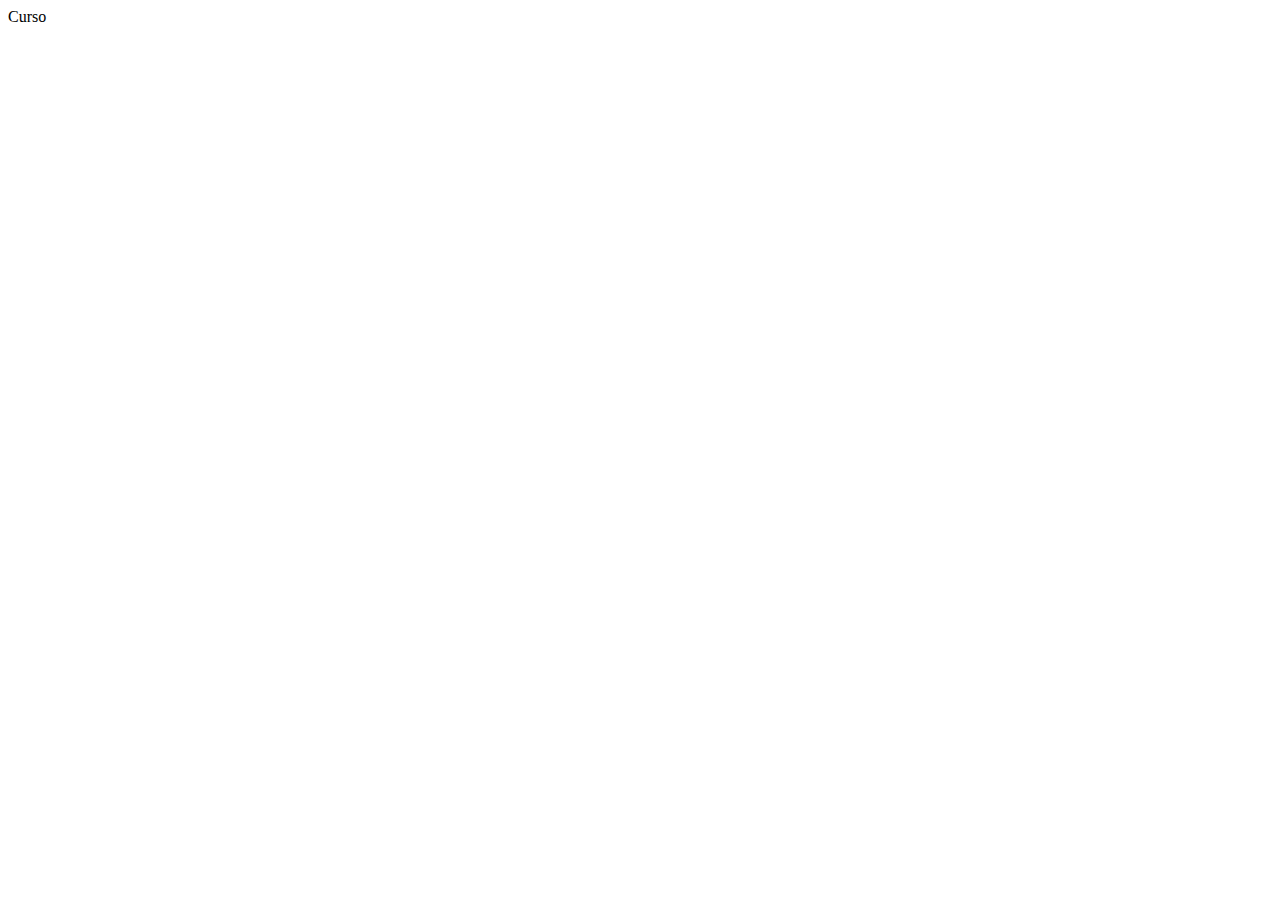
==== index.html @ 2d81333f "inciando citio" ====
<!DOCTYPE html>
<html lang="en">
<head>
    <meta charset="UTF-8">
    <meta name="viewport" content="width=device-width, initial-scale=1.0">
    <title>Document</title>
</head>
<body>
    Curso
</body>
</html>
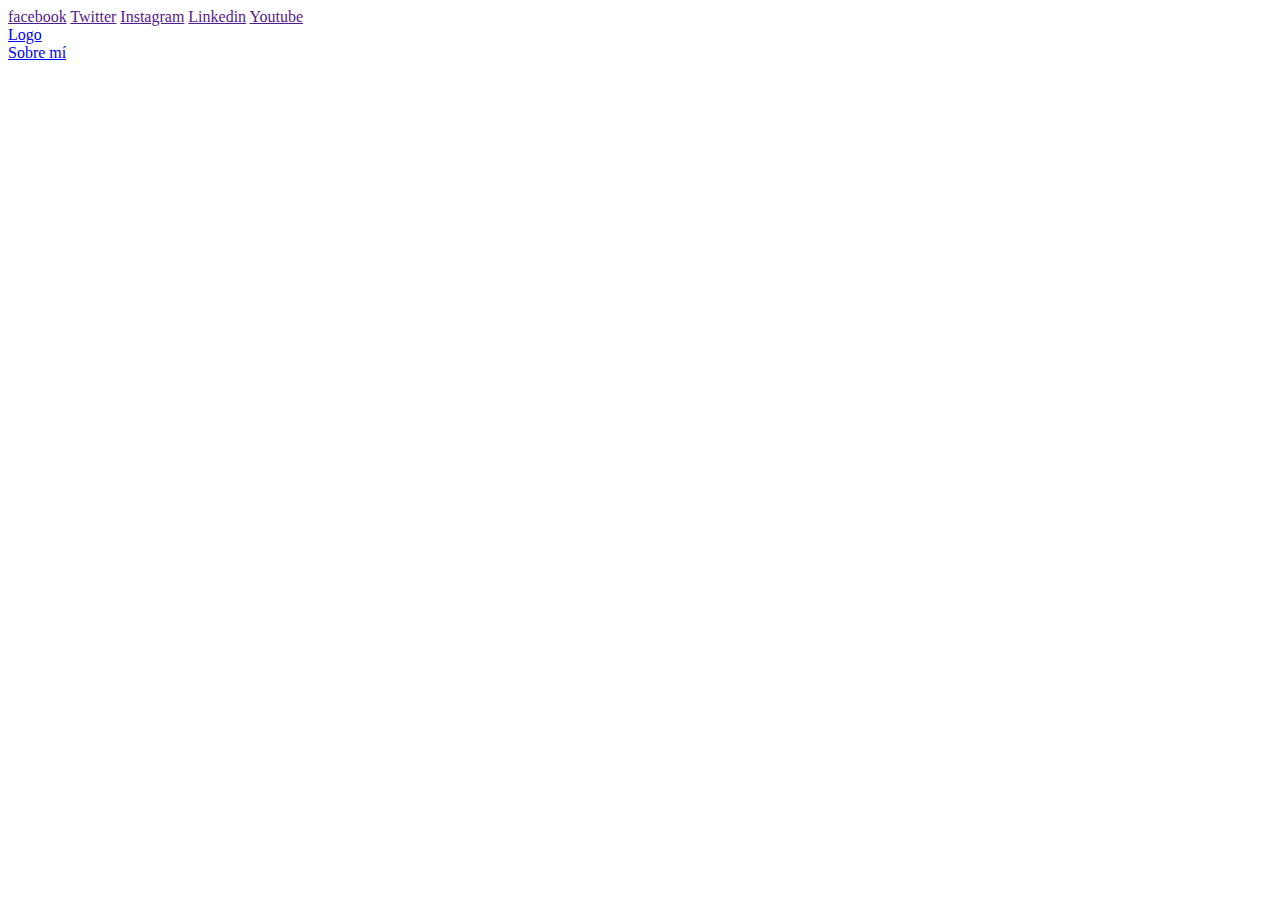
==== commit fb2e65b6: "Maqueteando el header" ====
--- a/index.html
+++ b/index.html
@@ -3,9 +3,31 @@
 <head>
     <meta charset="UTF-8">
     <meta name="viewport" content="width=device-width, initial-scale=1.0">
-    <title>Document</title>
+    <title>Mi Blog</title>
+    <link rel="stylesheet" href="./css/main.css">
 </head>
 <body>
-    Curso
+    <header>
+        <section>
+
+        </section>
+        <div>
+            <a href="">facebook</a>
+            <a href="">Twitter</a>
+            <a href="">Instagram</a>
+            <a href="">Linkedin</a>
+            <a href="">Youtube</a>
+        </div>
+        <section>
+            <section>
+                <a href="#">Logo</a>
+            </section>
+            <section>
+                <a href="perfil.html">
+                    Sobre mí
+                </a>
+            </section>
+        </section>
+    </header>
 </body>
 </html>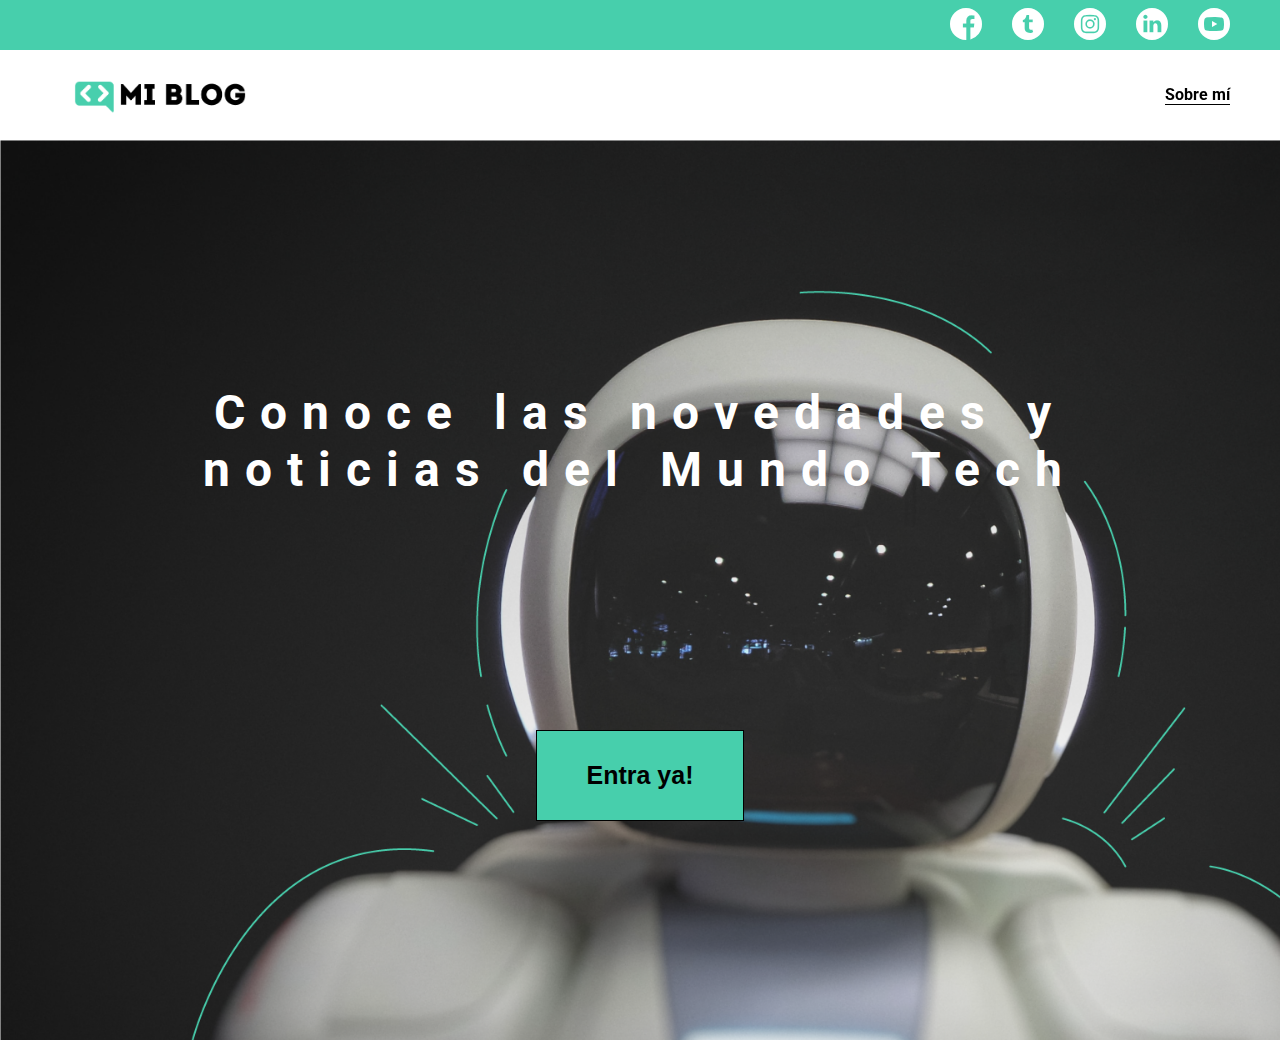
==== commit 0e2e493e: "Buld my home blog" ====
--- a/index.html
+++ b/index.html
@@ -5,29 +5,41 @@
     <meta name="viewport" content="width=device-width, initial-scale=1.0">
     <title>Mi Blog</title>
     <link rel="stylesheet" href="./css/main.css">
+    <link rel="stylesheet" href="./css/font/flaticon.css">
+    <link href="https://fonts.googleapis.com/css2?family=Roboto&family=Roboto+Mono&family=Roboto+Slab:wght@400;700&display=swap" rel="stylesheet">
 </head>
 <body>
     <header>
-        <section>
-
+        <section class="header-icons-container">
+            <div class="icons">
+                <a href=""><span class="flaticon-001-facebook"></span></a>
+                <a href=""><span class="flaticon-002-twitter"></span></a>
+                <a href=""><span class="flaticon-011-instagram"></span></a>
+                <a href=""><span class="flaticon-010-linkedin"></span></a>
+                <a href=""><span class="flaticon-008-youtube"></span></a>
+            </div>
         </section>
-        <div>
-            <a href="">facebook</a>
-            <a href="">Twitter</a>
-            <a href="">Instagram</a>
-            <a href="">Linkedin</a>
-            <a href="">Youtube</a>
-        </div>
-        <section>
+           
+      
+        <nav class="nav-logo-container">
             <section>
-                <a href="#">Logo</a>
+                <a href="#"><img src="./assets/img/Logo-negro.png" alt="Logo de mi blog"></a>
             </section>
-            <section>
+            <section class="profile-link">
                 <a href="perfil.html">
                     Sobre mí
                 </a>
             </section>
-        </section>
+        </nav>
     </header>
+    <section class="hero">
+        <div class="cover">
+
+        </div>
+        <div class="hero-title">
+            <h1>Conoce las novedades y noticias del Mundo Tech</h1>
+            <button> Entra ya! </button>
+        </div>
+    </section>
 </body>
 </html>--- a/css/main.css
+++ b/css/main.css
@@ -0,0 +1,105 @@
+:root{
+    --principal: #47cfac;
+}
+body{
+    margin: 0;
+    padding: 0;
+    position: fixed;
+    top: 0;
+    bottom: 0;
+    left: 0;
+    right: 0;
+    font-family: 'Roboto', sans-serif;
+}
+a{
+    text-decoration: none;
+    display: inline;
+    color: black;
+}
+header{
+    width: 100%;
+    height: 140px;
+    display: grid;
+    grid-template-rows: 1fr 1fr;
+}
+.header-icons-container{
+    width: 100%;
+    height: 50px;
+    display: grid;
+    background-color: var(--principal);
+}
+.header-icons-container .icons{
+    width: 300px;
+    height: auto;
+    display: flex;
+    justify-items: flex-end;
+    align-items: center;
+    justify-content: space-between;
+    justify-self: flex-end;
+    margin-right: 50px;
+}
+header .icons span{
+    color: white;
+    font-size: 2rem;
+}
+nav{
+    display: grid;
+    grid-template-columns: 1fr 1fr;
+    height: 90px;
+}
+.nav-logo-container{
+    margin-left: 50px;
+}
+.nav-logo-container img{
+    width: 220px;
+    margin-top: 10px;
+}
+.profile-link{
+    display: flex;
+    align-items: center;
+    justify-content: flex-end;
+    margin-right: 50px;
+    font-weight: 700;
+}
+.profile-link a{
+    color: black;
+    border-bottom: 1px solid black;
+}
+.hero{
+    position: relative;
+;
+}
+.cover{
+    width: 100vw;
+    height: 100vh;
+    background: url('../assets/img/Cover.png');
+    background-size: cover;
+    background-repeat: no-repeat;
+    position: relative;
+}
+.hero-title{
+    width: 1000px;
+    right: 0;
+    left: 0;
+    bottom: 0;
+    top: 212px;
+    margin: 0 auto;
+    position: absolute;
+    z-index: 2;
+    text-align: center;
+   
+}
+.hero-title h1{
+    color: white;
+    font-size: 3rem;
+    letter-spacing: 15px;
+}
+.hero-title button{
+    color: black;
+    font-weight: 700;
+    margin-top: 200px;
+    padding: 30px 50px;
+    background-color: var(--principal);
+    border: 1px solid black;
+    font-size: 25px;
+}--- a/css/font/flaticon.css
+++ b/css/font/flaticon.css
@@ -0,0 +1,46 @@
+	/*
+  	Flaticon icon font: Flaticon
+  	Creation date: 20/12/2018 09:27
+  	*/
+
+@font-face {
+  font-family: "Flaticon";
+  src: url("./Flaticon.eot");
+  src: url("./Flaticon.eot?#iefix") format("embedded-opentype"),
+       url("./Flaticon.woff") format("woff"),
+       url("./Flaticon.ttf") format("truetype"),
+       url("./Flaticon.svg#Flaticon") format("svg");
+  font-weight: normal;
+  font-style: normal;
+}
+
+@media screen and (-webkit-min-device-pixel-ratio:0) {
+  @font-face {
+    font-family: "Flaticon";
+    src: url("./Flaticon.svg#Flaticon") format("svg");
+  }
+}
+
+[class^="flaticon-"]:before, [class*=" flaticon-"]:before,
+[class^="flaticon-"]:after, [class*=" flaticon-"]:after {   
+  font-family: Flaticon;
+        font-size: 2rem;
+font-style: normal;
+margin-left: 20px;
+}
+
+.flaticon-001-facebook:before { content: "\f100"; }
+.flaticon-002-twitter:before { content: "\f101"; }
+.flaticon-003-whatsapp:before { content: "\f102"; }
+.flaticon-004-groupme:before { content: "\f103"; }
+.flaticon-005-kik:before { content: "\f104"; }
+.flaticon-006-skype:before { content: "\f105"; }
+.flaticon-007-periscope:before { content: "\f106"; }
+.flaticon-008-youtube:before { content: "\f107"; }
+.flaticon-009-itunes:before { content: "\f108"; }
+.flaticon-010-linkedin:before { content: "\f109"; }
+.flaticon-011-instagram:before { content: "\f10a"; }
+.flaticon-012-messenger:before { content: "\f10b"; }
+.flaticon-013-twitter-1:before { content: "\f10c"; }
+.flaticon-014-snapchat:before { content: "\f10d"; }
+.flaticon-015-reddit:before { content: "\f10e"; }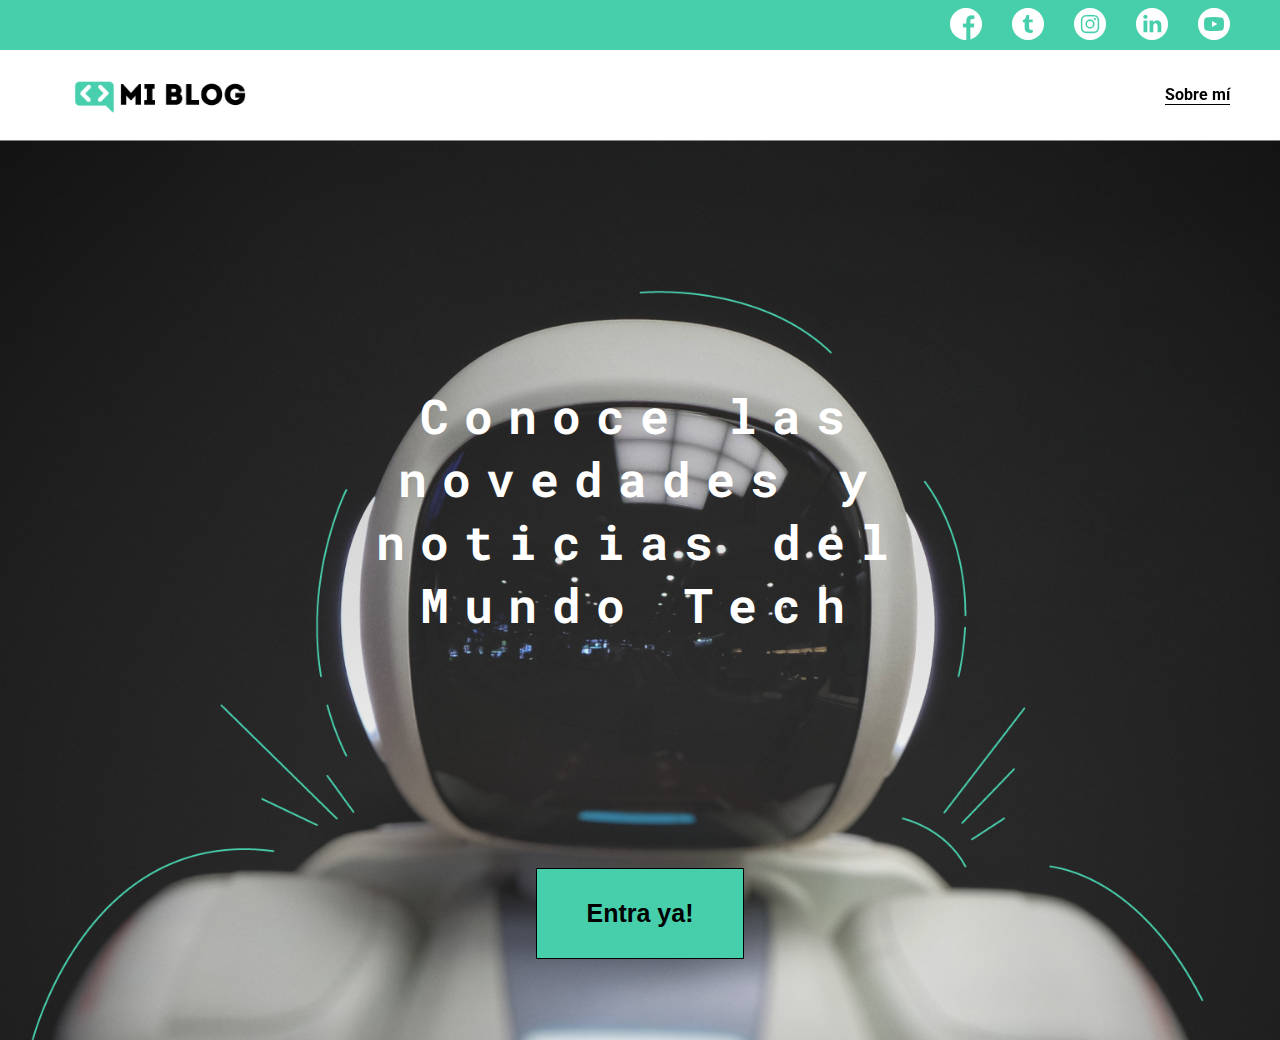
==== commit b017c982: "terminadno mi home<" ====
--- a/index.html
+++ b/index.html
@@ -38,7 +38,7 @@
         </div>
         <div class="hero-title">
             <h1>Conoce las novedades y noticias del Mundo Tech</h1>
-            <button> Entra ya! </button>
+            <button> <a href=""> Entra ya!</a> </button>
         </div>
     </section>
 </body>
--- a/css/main.css
+++ b/css/main.css
@@ -1,6 +1,7 @@
 :root{
     --principal: #47cfac;
 }
+@import url('https://fonts.googleapis.com/css2?family=Roboto+Mono&family=Roboto+Slab:wght@400;700&family=Roboto:ital,wght@0,400;0,500;0,700;0,900;1,500&display=swap');
 body{
     margin: 0;
     padding: 0;
@@ -60,6 +61,7 @@
     justify-content: flex-end;
     margin-right: 50px;
     font-weight: 700;
+    
 }
 .profile-link a{
     color: black;
@@ -72,13 +74,14 @@
 .cover{
     width: 100vw;
     height: 100vh;
-    background: url('../assets/img/Cover.png');
+    background-image: url('../assets/img/Cover.png');
     background-size: cover;
+    background-position: center;
     background-repeat: no-repeat;
     position: relative;
 }
 .hero-title{
-    width: 1000px;
+    width: 50%;
     right: 0;
     left: 0;
     bottom: 0;
@@ -93,13 +96,18 @@
     color: white;
     font-size: 3rem;
     letter-spacing: 15px;
+    font-family: 'Roboto Mono', monospace;
 }
 .hero-title button{
     color: black;
-    font-weight: 700;
+    
     margin-top: 200px;
     padding: 30px 50px;
     background-color: var(--principal);
     border: 1px solid black;
+    
+}
+.hero-title a{
+    font-weight: 700;
     font-size: 25px;
 }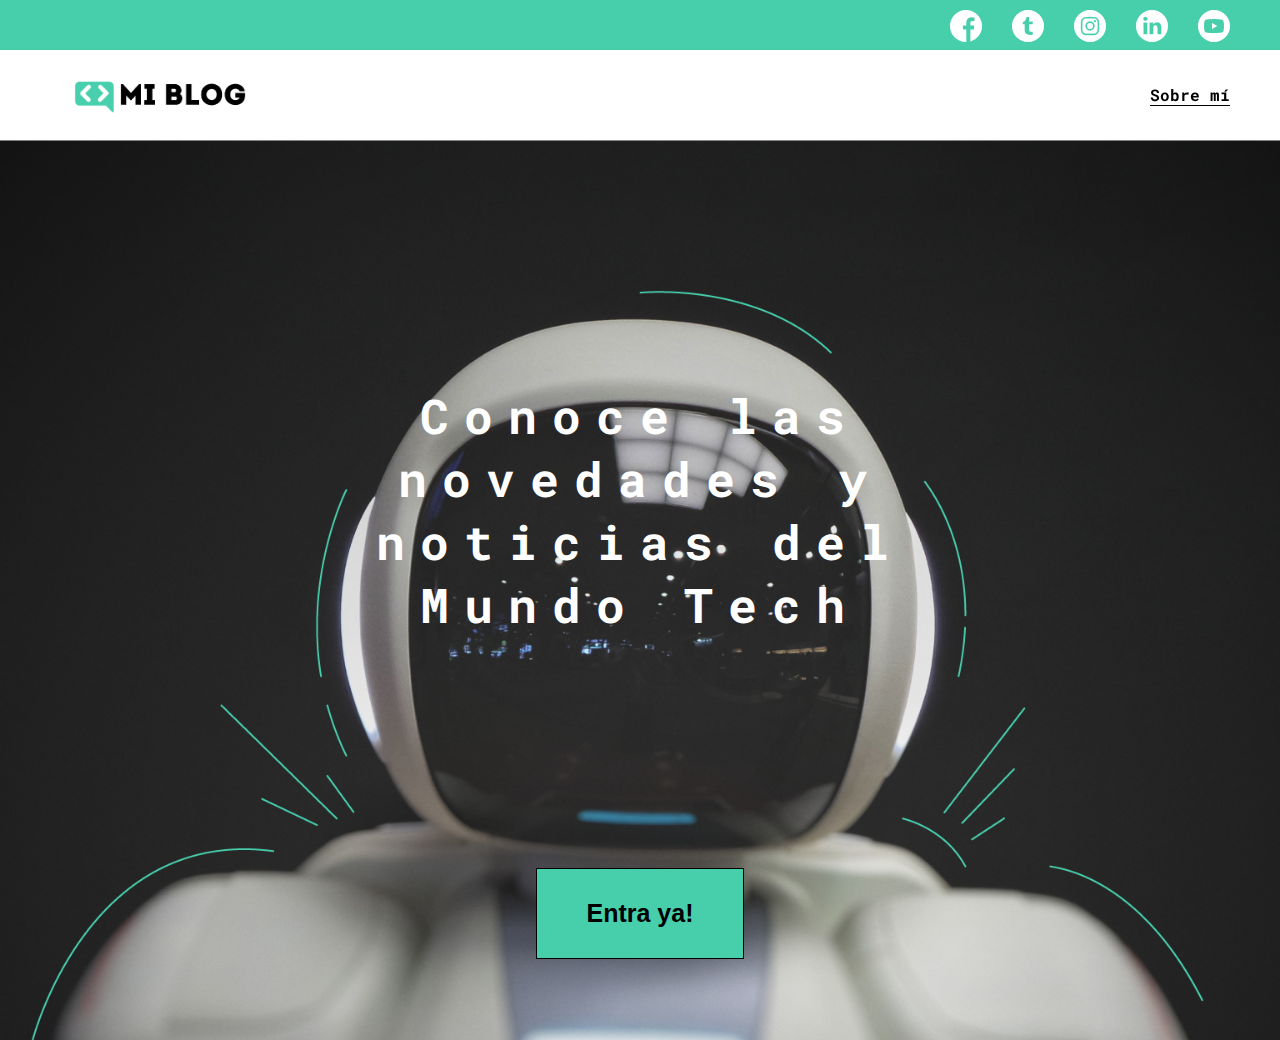
==== commit d7e14ff4: "Agregando hero" ====
--- a/index.html
+++ b/index.html
@@ -8,7 +8,7 @@
     <link rel="stylesheet" href="./css/font/flaticon.css">
     <link href="https://fonts.googleapis.com/css2?family=Roboto&family=Roboto+Mono&family=Roboto+Slab:wght@400;700&display=swap" rel="stylesheet">
 </head>
-<body>
+<body class="home-body">
     <header>
         <section class="header-icons-container">
             <div class="icons">
--- a/css/main.css
+++ b/css/main.css
@@ -1,21 +1,25 @@
 :root{
     --principal: #47cfac;
+    --hero_color: #e6e9ed;
 }
 @import url('https://fonts.googleapis.com/css2?family=Roboto+Mono&family=Roboto+Slab:wght@400;700&family=Roboto:ital,wght@0,400;0,500;0,700;0,900;1,500&display=swap');
 body{
     margin: 0;
     padding: 0;
+  
+    font-family: 'Roboto Mono', monospace;
+}
+a{
+    text-decoration: none;
+    display: inline;
+    color: black;
+}
+.home-body{
     position: fixed;
     top: 0;
     bottom: 0;
     left: 0;
     right: 0;
-    font-family: 'Roboto', sans-serif;
-}
-a{
-    text-decoration: none;
-    display: inline;
-    color: black;
 }
 header{
     width: 100%;
@@ -110,4 +114,38 @@
 .hero-title a{
     font-weight: 700;
     font-size: 25px;
+}
+
+/* Blog */
+.blogs-main{
+    display: grid;
+}
+.blogs-news-container{
+    background-color: var(--hero_color);
+    padding: 0 50px 40px;
+}
+.blogs-main-new{
+    display: grid;
+    grid-template-columns: 2fr 1fr;
+    grid-template-rows: 2fr;
+}
+.blogs-news-img-container{
+    grid-column: 1;
+}
+.blogs-news-img-container img{
+    width: 80%;
+}
+.blogs-news-info-container{
+    grid-column: 2;
+}
+.blogs-news-info-container p{
+    margin-bottom: 35px;
+}
+.blogs-posts-container{
+    padding: 0 50px 40px;
+}
+.blogs-posts-container h3{
+    border-bottom: 1px solid #cdd2da;
+    padding-bottom: 20px;
+    text-align: center;
 }